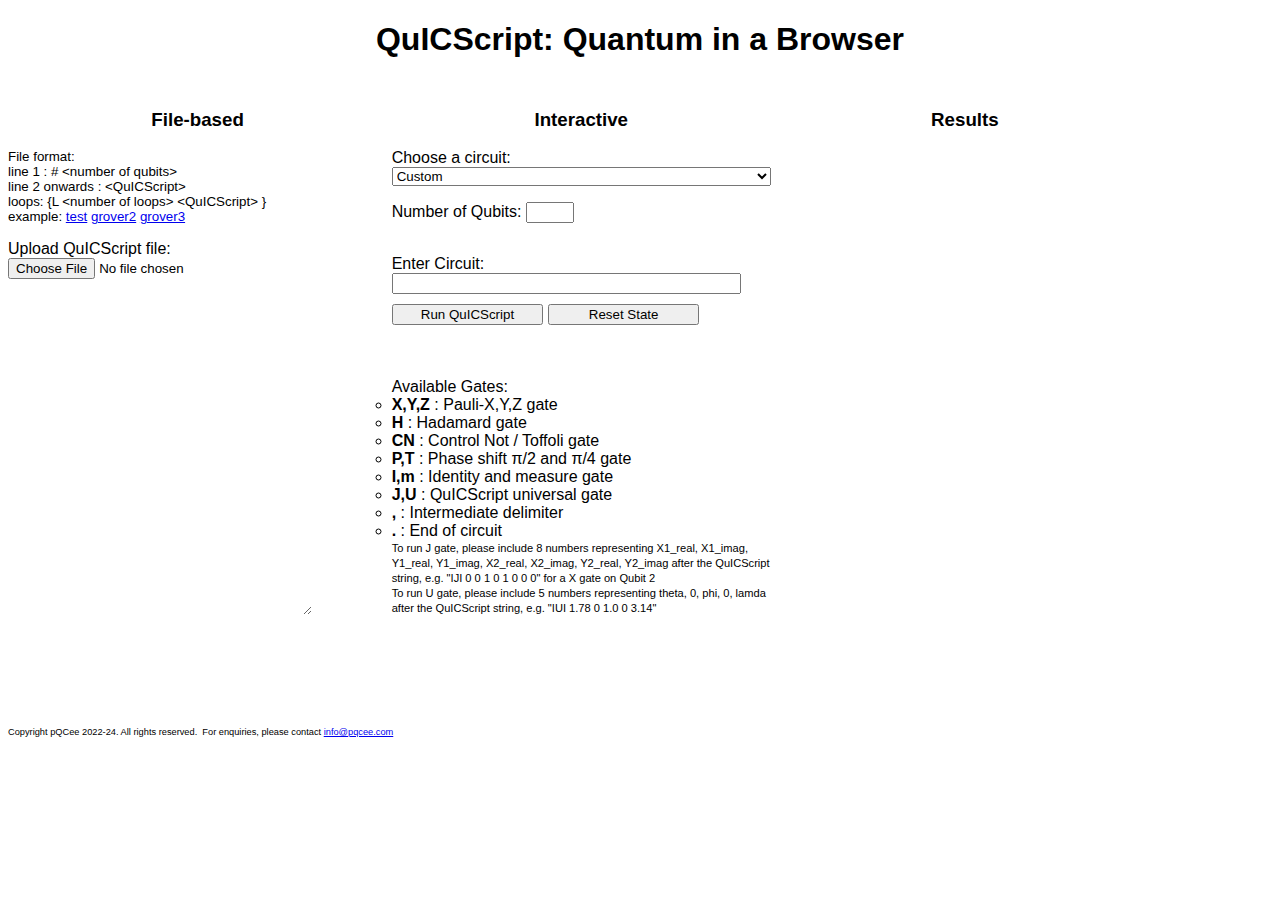
==== QuICScript/index.html @ c00ddcd6 "updated QuICScript for Shor15" ====
<!--
/**
 * @license
 * Author: pQCee
 * Description : QuICScript: Quantum in the browser 
 *
 * Copyright pQCee 2023. All rights reserved
 *
 * “Commons Clause” License Condition v1.0
 *
 * The Software is provided to you by the Licensor under the License, as defined
 * below, subject to the following condition.
 *
 * Without limiting other conditions in the License, the grant of rights under
 * the License will not include, and the License does not grant to you, the
 * right to Sell the Software.
 *
 * For purposes of the foregoing, “Sell” means practicing any or all of the
 * rights granted to you under the License to provide to third parties, for a
 * fee or other consideration (including without limitation fees for hosting or
 * consulting/ support services related to the Software), a product or service
 * whose value derives, entirely or substantially, from the functionality of the
 * Software. Any license notice or attribution required by the License must also
 * include this Commons Clause License Condition notice.
 *
 * Software: QuICScript  
 *
 * License: MIT
 *
 * Licensor: pQCee Pte Ltd
 */
-->
<!DOCTYPE html>
<html lang="en">
	<head>
		<meta charset="UTF-8" />
		<meta name="viewport" content="width=device-width, initial-scale=1.0" />
		<script src="QuICScript.js"></script>
		<style>
			H1,H3 {
				text-align: center;
				font-family: Arial, Helvetica, sans-serif;
			}
			body {
				font-family: Arial, Helvetica, sans-serif;
			}
			input[type='number']{
				width: 40px;	       
			} 
			input[type="text"]{
				width: 90%;
			}
			textarea {
				width:300px;
				height:300px;
				border: none;
				outline: none;
			}
      			div {
				width: 30%;
				vertical-align: text-top;
				margin: 10px auto;
				display: inline-flex;
				flex-direction: column;
			} 
			ul { 
				display: inline;
				list-style-type: circle;
				margin:0;
				padding:0;
			}

			button {
				width: 40%;
				margin: 10px 0px 5px 0px;
			}
		</style>
	<script>  
	var inited = 0;
	var message = "";
	async function resetQuICScript()
	{
		Module._QuICScript_end();
		inited = 0;
		message = "state is cleared";
		document.getElementById("tw").innerHTML = "<textarea readonly >" + message + "</textarea>";
	}

	async function runQuICScript() 
	{
		var rc = document.getElementById("ret")
		var Qnum = document.getElementById("numQubits")
		var Qcir = document.getElementById("circuit")

		document.getElementById("qsfilecontent").value= "" ;
		if (!inited)
		{
			Module._QuICScript_begin(Qnum.value);
			inited = Qnum.value;
			message = "State is reset, working on "+Qnum.value+" Qubits\n";
		}
		else
		{
			if (inited != Qnum.value)
			{
				Module._QuICScript_end();
				Module._QuICScript_begin(Qnum.value);
				inited = Qnum.value;
				message = "State is reset, working on "+Qnum.value+" Qubits\n";
			}
		}

		var tokens = Qcir.value.split(" ");
		if (tokens[1] == null) // no numbers following QuICScript string
			resultstate= Module.ccall('QuICScript_cont','string',['number','string','number','number','number','number','number','number','number','number'],[Qnum.value,Qcir.value,1,0,0,0,0,0,1,0]);
		else
		{
			resultstate= Module.ccall('QuICScript_cont','string',['number','string','number','number','number','number','number','number','number','number'],[Qnum.value,tokens[0],parseFloat(tokens[1]),parseFloat(tokens[2]),parseFloat(tokens[3]),parseFloat(tokens[4]),parseFloat(tokens[5]),parseFloat(tokens[6]),parseFloat(tokens[7]),parseFloat(tokens[8])]);
		}
		message = resultstate + "---\n" + message;  
		document.getElementById("tw").innerHTML = "<textarea readonly >" + message+ "</textarea>";

	} 

	function fileQuICScript(filehandle)
	{
		var QSfile = filehandle.files[0];
		var fr = new FileReader();
		fr.readAsText(QSfile);
		fr.onload = function()
		{
			Module['FS_createDataFile']('/', "tempQuICScript.qs", fr.result, true, true, true);
			document.getElementById("tw").innerHTML = "<textarea readonly >" + "executing QuICScript File\n" + "</textarea>";
//			document.getElementById("qsfilecontent").innerHTML = "<textarea readonly >" + fr.result + "</textarea>";
			document.getElementById("qsfilecontent").value= "QuICScript File: \n\n" + fr.result ;
			var result = Module.ccall('QuICScript_file','string',['string'],["tempQuICScript.qs"]);
			document.getElementById("tw").innerHTML = "<textarea readonly >" + "Result of File execution:\n"+ result + "</textarea>";
			Module['FS_unlink']("tempQuICScript.qs");
			document.getElementById("QSfile").value= "";
		}
	}

	function setChoice(selObj)
	{
		var value = selObj.value; 
		var Qnum = document.getElementById("numQubits")
		var Qcir = document.getElementById("circuit")
		if (value == "Custom")
		{
			Qnum.value= 5;
			Qcir.value = "";
		}
		else if (value == "Bell")
		{
			Qnum.value= 2;
			Qcir.value = "HI,CN.";
		}
		else if (value == "GHZ")
		{
			Qnum.value= 3;
			Qcir.value = "HII,CNI,ICN.";
		}
		else if (value == "Simon")
		{
			Qnum.value= 4;
			Qcir.value = "HHII,CINI,CIIN,ICNI,ICIN,IImm,HHII,mmII.";
		}
		else if (value == "Grover2")
		{
			Qnum.value= 3;
			Qcir.value = "HHI,IIX,IIH,III,CCN,III,IIH,IIX,HHI,XXI,IHI,CNI,IHI,XXI,HHI."; 
		}
		else if (value == "Grover3")
		{
			Qnum.value= 4;
			Qcir.value = "HHHI,IIIX,IIIH,IIII,CCCN,IIII,IIIH,IIIX,HHHI,XXXI,IIHI,CCNI,IIHI,XXXI,HHHI,IIIX,IIIH,IIII,CCCN,IIII,IIIH,IIIX,HHHI,XXXI,IIHI,CCNI,IIHI,XXXI,HHHI."; 
		}
		else if (value == "Shor21")
		{
			Qnum.value= 5;
			Qcir.value = "HHHII,IICIN,ICIIN,IIINC,ICICN,IIINC,IIIIX,CIINC,IIIIX,IIINC,CIICN,IIINC,IIHII,ICpII,CItII,IHIII,CpIII,HIIII."; 
		}
		else if (value == "Shor15")
		{
			Qnum.value= 7;
			Qcir.value = "HHHIIII,CIIIIIN,CIIINII,CIIIIIN,IIImmmm,HIIIIII,CPIIIII,IHIIIII,CITIIII,ICPIIII,IIHIIII,IIIdddd."; 
		}
		else
		{
			Qnum.value= 2;
			Qcir.value = "HH.";
		}
	}
	</script>
	<title>QuICScript by pQCee </title>
	</head>
	<body>
		<h1>QuICScript: Quantum in a Browser</h1>
		<div>
			<h3> File-based</h3>
			<small>
			<ul>
			File format:
				<li> line 1 : # &lt;number of qubits&gt;</li>
				<li> line 2 onwards : &lt;QuICScript&gt;</li>
				<li> loops: {L &lt;number of loops&gt; &lt;QuICScript&gt; }</li>
				<li> example: <a href="test.txt" target="_blank" >test</a> <a href="grover2.txt" target="_blank" >grover2</a> <a href="grover3.txt" target="_blank">grover3</a> </li>
			</ul>
			</small>
			<p>Upload QuICScript file: <input id="QSfile" type="file" onChange={fileQuICScript(this)} /> </p>
			<p>
			<textarea readonly id=qsfilecontent> </textarea>
			<p>
		</div>
		<div>
			<h3> Interactive </h3>
			<label id="circuitlist" for="circuit-list">Choose a circuit:</label>
			<select name="choice" id="choice" onchange="setChoice(this)">
				<option value="Custom" selected>Custom</option>
				<option value="Bell">Bell State</option>
				<option value="GHZ">GHZ 3 Qubit</option>
				<option value="Simon">Simon s=11</option>
				<option value="Grover2">Grover 2 Qubit</option>
				<option value="Grover3">Grover 3 Qubit</option>
				<option value="Shor21">Shor (factor 21)</option>
				<option value="Shor15">Shor (factor 15)</option>
			</select>
			<p>
			Number of Qubits: <input type="number" id="numQubits" min="1" max="20"/>
			<p>
			<label for="run">Enter Circuit:</label> <br />
			<input type="text" id="circuit"  />
			<button onclick="runQuICScript()">Run QuICScript</button>
			<button onclick="resetQuICScript()">Reset State</button>
			<p>
			<ul>
				Available Gates:
				<li> <b>X,Y,Z</b> : Pauli-X,Y,Z gate </li>
				<li> <b>H</b> : Hadamard gate </li>
				<li> <b>CN</b> : Control Not / Toffoli gate</li>
				<li> <b>P,T</b> : Phase shift &pi;/2 and &pi;/4 gate </li>
				<li> <b>I,m</b> : Identity and measure gate </li>
				<li> <b>J,U</b> : QuICScript universal gate</li>
				<li> <b>,</b> : Intermediate delimiter </li>
				<li> <b>.</b> : End of circuit </li>
			</ul>
			<small><small>
			To run J gate, please include 8 numbers representing X1_real, X1_imag, Y1_real, Y1_imag, X2_real, X2_imag, Y2_real, Y2_imag after the QuICScript string, e.g. "IJI 0 0 1 0 1 0 0 0" for a X gate on Qubit 2
			<br>
			To run U gate, please include 5 numbers representing theta, 0, phi, 0, lamda after the QuICScript string, e.g. "IUI 1.78 0 1.0 0 3.14" 
			</small></small>
		</div>	  
		<div>
			<h3>Results</h3>
			<div id=tw> </div>

		</div>
  		<p>&nbsp;</p>
		<small><small><small>
			<p>Copyright pQCee 2022-24. All rights reserved.&nbsp; For enquiries, please contact <a href="mailto:info@pqcee.com"> info@pqcee.com</p> </small></small></small>
	</body>
</html>
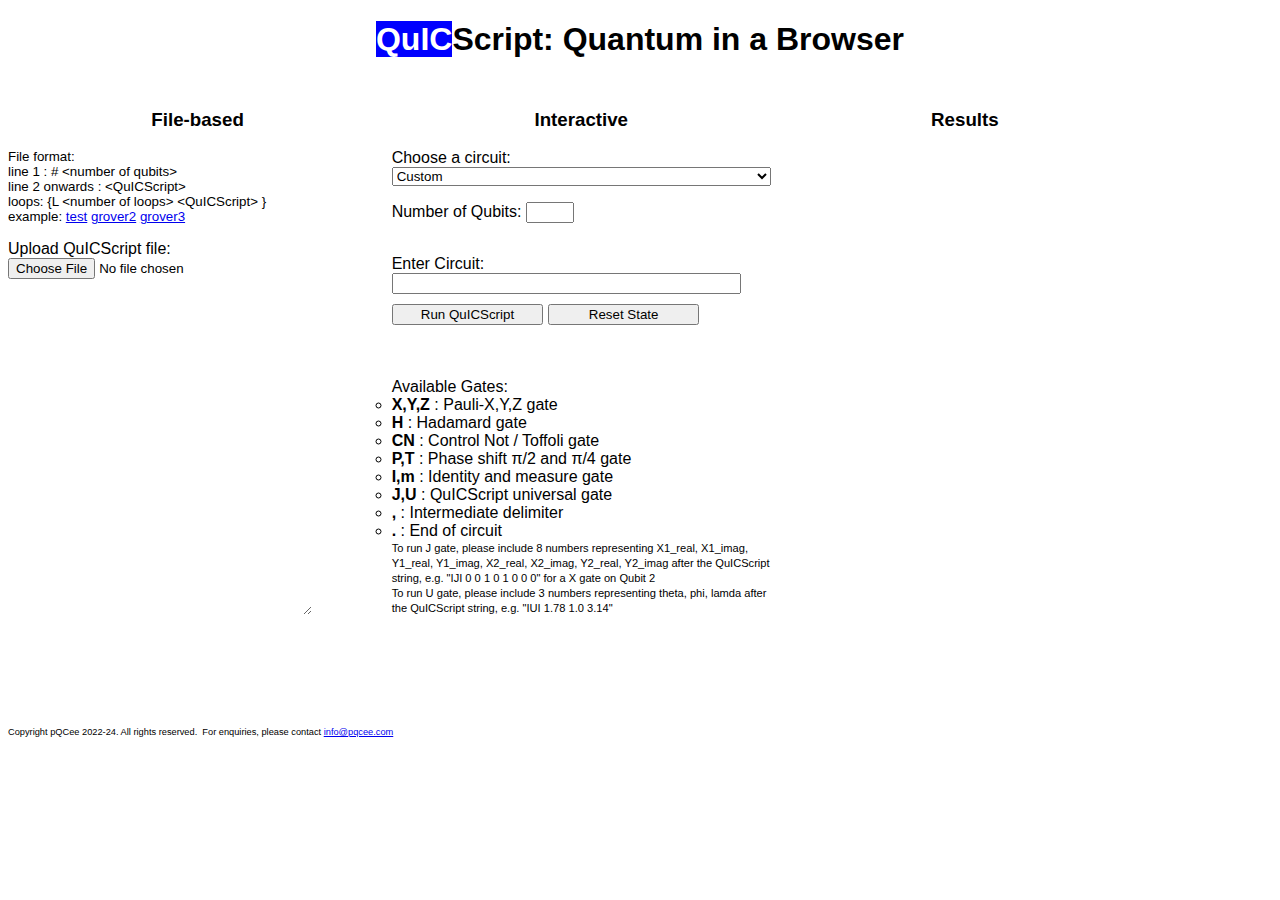
==== commit 8d58f864: "fixed U gate input" ====
--- a/QuICScript/index.html
+++ b/QuICScript/index.html
@@ -183,7 +183,7 @@
 		else if (value == "Shor15")
 		{
 			Qnum.value= 7;
-			Qcir.value = "HHHIIII,CIIIIIN,CIIINII,CIIIIIN,IIImmmm,HIIIIII,CPIIIII,IHIIIII,CITIIII,ICPIIII,IIHIIII,IIIdddd."; 
+			Qcir.value = "HHHIIII,CIIIIIN,ICIININ,IIIIICN,IICIICN,IIIIICN,IIICNII,IICCNII,IIIIICN,IIImmmm,HIIIIII,CPIIIII,IHIIIII,CITIIII,ICPIIII,IIHIIII,IIIdddd"
 		}
 		else
 		{
@@ -195,7 +195,7 @@
 	<title>QuICScript by pQCee </title>
 	</head>
 	<body>
-		<h1>QuICScript: Quantum in a Browser</h1>
+		<h1 style="color:#FFFFFF"><span style="background-color: #0000FF">QuIC</span><span style="color:#000000">Script: Quantum in a Browser</span></h1>
 		<div>
 			<h3> File-based</h3>
 			<small>
@@ -247,7 +247,7 @@
 			<small><small>
 			To run J gate, please include 8 numbers representing X1_real, X1_imag, Y1_real, Y1_imag, X2_real, X2_imag, Y2_real, Y2_imag after the QuICScript string, e.g. "IJI 0 0 1 0 1 0 0 0" for a X gate on Qubit 2
 			<br>
-			To run U gate, please include 5 numbers representing theta, 0, phi, 0, lamda after the QuICScript string, e.g. "IUI 1.78 0 1.0 0 3.14" 
+			To run U gate, please include 3 numbers representing theta, phi, lamda after the QuICScript string, e.g. "IUI 1.78 1.0 3.14" 
 			</small></small>
 		</div>	  
 		<div>
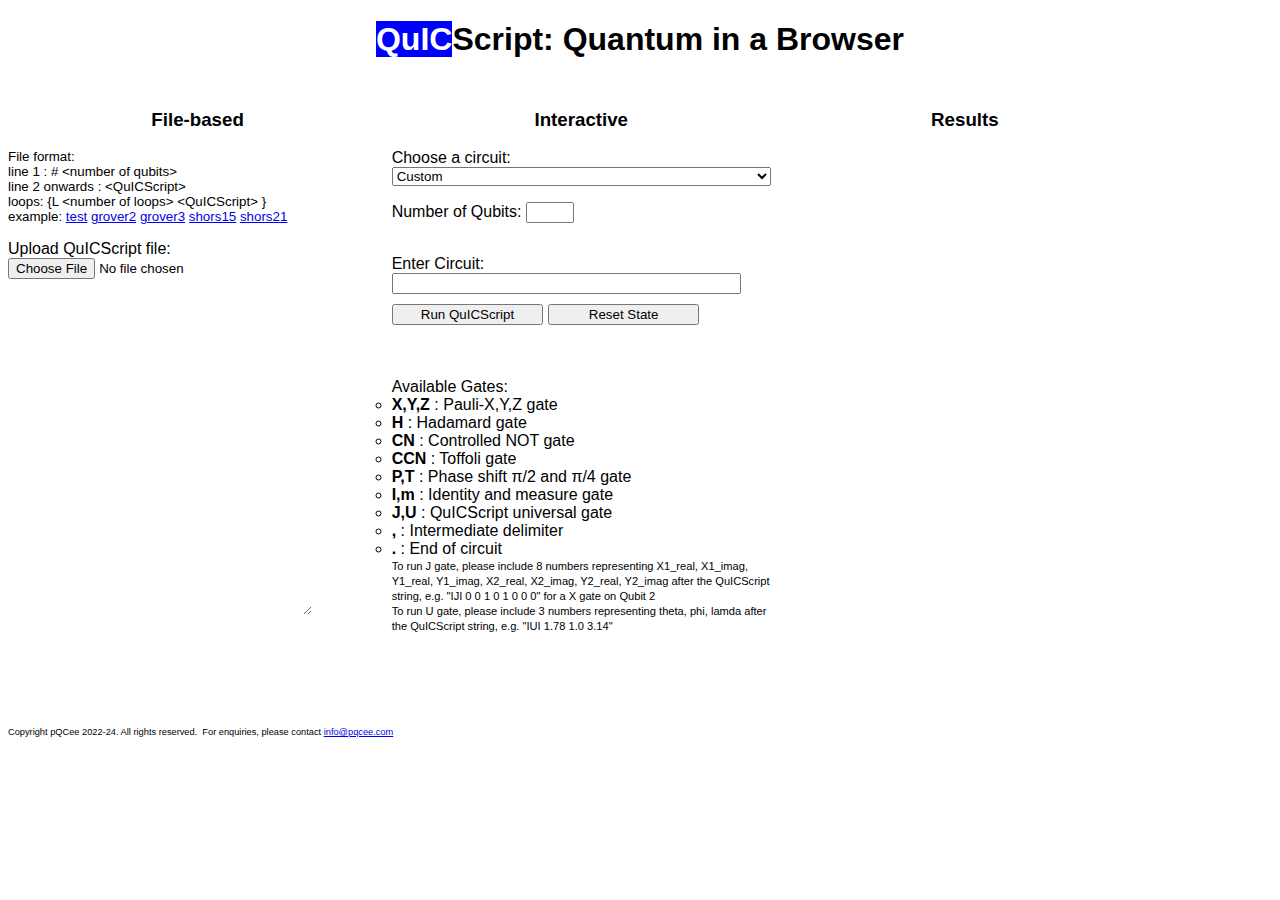
==== commit 14e32947: "Add links to Shor's algorithm files, updated gate legend for Toffoli" ====
--- a/QuICScript/index.html
+++ b/QuICScript/index.html
@@ -56,7 +56,7 @@
 				border: none;
 				outline: none;
 			}
-      			div {
+      div {
 				width: 30%;
 				vertical-align: text-top;
 				margin: 10px auto;
@@ -204,7 +204,7 @@
 				<li> line 1 : # &lt;number of qubits&gt;</li>
 				<li> line 2 onwards : &lt;QuICScript&gt;</li>
 				<li> loops: {L &lt;number of loops&gt; &lt;QuICScript&gt; }</li>
-				<li> example: <a href="test.txt" target="_blank" >test</a> <a href="grover2.txt" target="_blank" >grover2</a> <a href="grover3.txt" target="_blank">grover3</a> </li>
+				<li> example: <a href="test.txt" target="_blank" >test</a> <a href="grover2.txt" target="_blank" >grover2</a> <a href="grover3.txt" target="_blank">grover3</a> <a href="shors_15_2_7r.txt" target="_blank">shors15</a> <a href="shors_21_2_7r.txt" target="_blank">shors21</a> </li>
 			</ul>
 			</small>
 			<p>Upload QuICScript file: <input id="QSfile" type="file" onChange={fileQuICScript(this)} /> </p>
@@ -237,7 +237,8 @@
 				Available Gates:
 				<li> <b>X,Y,Z</b> : Pauli-X,Y,Z gate </li>
 				<li> <b>H</b> : Hadamard gate </li>
-				<li> <b>CN</b> : Control Not / Toffoli gate</li>
+				<li> <b>CN</b> : Controlled NOT gate </li>
+        <li> <b>CCN</b> : Toffoli gate </li>
 				<li> <b>P,T</b> : Phase shift &pi;/2 and &pi;/4 gate </li>
 				<li> <b>I,m</b> : Identity and measure gate </li>
 				<li> <b>J,U</b> : QuICScript universal gate</li>
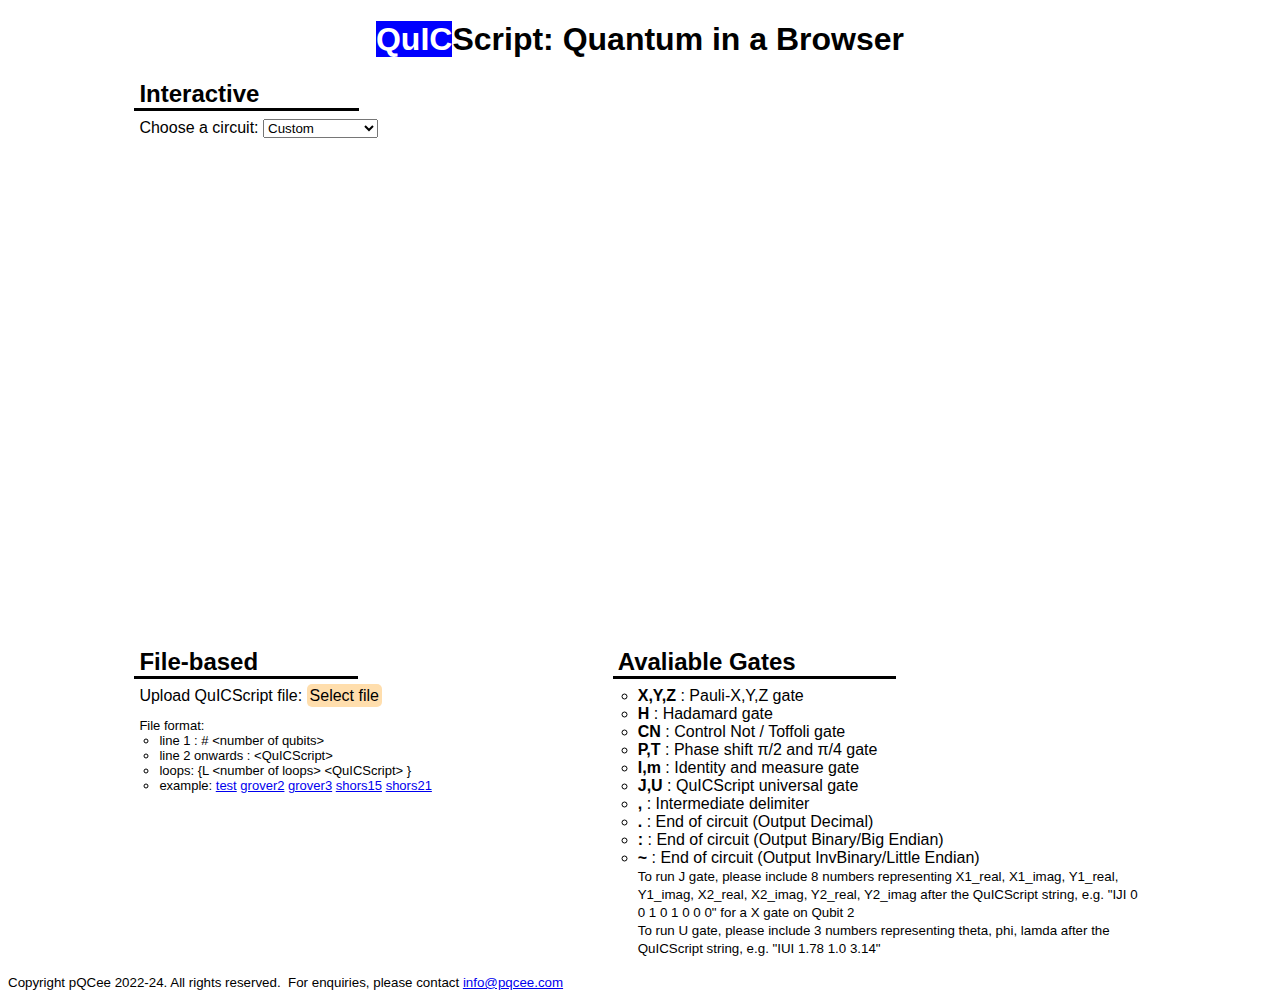
==== commit de30b12b: "update QuICScript UI" ====
--- a/QuICScript/index.html
+++ b/QuICScript/index.html
@@ -32,232 +32,125 @@
 -->
 <!DOCTYPE html>
 <html lang="en">
-	<head>
-		<meta charset="UTF-8" />
-		<meta name="viewport" content="width=device-width, initial-scale=1.0" />
-		<script src="QuICScript.js"></script>
-		<style>
-			H1,H3 {
-				text-align: center;
-				font-family: Arial, Helvetica, sans-serif;
-			}
-			body {
-				font-family: Arial, Helvetica, sans-serif;
-			}
-			input[type='number']{
-				width: 40px;	       
-			} 
-			input[type="text"]{
-				width: 90%;
-			}
-			textarea {
-				width:300px;
-				height:300px;
-				border: none;
-				outline: none;
-			}
-      div {
-				width: 30%;
-				vertical-align: text-top;
-				margin: 10px auto;
-				display: inline-flex;
-				flex-direction: column;
-			} 
-			ul { 
-				display: inline;
-				list-style-type: circle;
-				margin:0;
-				padding:0;
-			}
+  <head>
+    <meta charset="UTF-8" />
+    <meta name="viewport" content="width=device-width, initial-scale=1.0" />
+    <script src="QuICScript.js"></script>
+    <link rel="stylesheet" href="style.css" />
+    <script defer src="script.js"></script>
+    <title>QuICScript by pQCee</title>
+  </head>
+  <body>
+    <div>
+      <h1 style="color: #ffffff">
+        <span style="background-color: #0000ff">QuIC</span
+        ><span style="color: #000000">Script: Quantum in a Browser</span>
+      </h1>
+    </div>
 
-			button {
-				width: 40%;
-				margin: 10px 0px 5px 0px;
-			}
-		</style>
-	<script>  
-	var inited = 0;
-	var message = "";
-	async function resetQuICScript()
-	{
-		Module._QuICScript_end();
-		inited = 0;
-		message = "state is cleared";
-		document.getElementById("tw").innerHTML = "<textarea readonly >" + message + "</textarea>";
-	}
+    <div style="width: 100%">
+      <div style="margin-left: 10%">
+        <div class="section-title">Interactive</div>
+        <div class="section-action">
+          <label id="circuitlist" for="circuit-list">Choose a circuit:</label>
+          <select name="choice" id="choice" onchange="setChoice(this)">
+            <option value="Custom" selected>Custom</option>
+            <option value="Bell">Bell State</option>
+            <option value="GHZ">GHZ 3 Qubit</option>
+            <option value="Simon">Simon s=11</option>
+            <option value="Grover2">Grover 2 Qubit</option>
+            <option value="Grover3">Grover 3 Qubit</option>
+            <option value="Shor21">Shor (factor 21)</option>
+            <!-- <option value="Shor15">Shor (factor 15)</option> -->
+          </select>
+        </div>
+      </div>
+      <iframe
+        id="circuitIframe"
+        src=""
+        width="100%"
+        height="490px"
+        frameborder="0"
+        scrolling="auto"
+        style="display: none"
+      ></iframe>
+    </div>
 
-	async function runQuICScript() 
-	{
-		var rc = document.getElementById("ret")
-		var Qnum = document.getElementById("numQubits")
-		var Qcir = document.getElementById("circuit")
+    <div style="display: flex; margin: 0 10%; gap: 40px; margin-top: 20px">
+      <div style="width: 100%; margin-bottom: 50px">
+        <div class="section-title">File-based</div>
+        <div class="section-action">
+          Upload QuICScript file:
+          <input
+            type="file"
+            id="QSfile"
+            class="hidden"
+            onChange="{fileQuICScript(this)}"
+          />
+          <label for="QSfile" id="fileButton">Select file</label>
+          <span id="filename"></span>
+        </div>
+        <div style="padding-left: 5px; font-size: small">
+          <p style="margin-bottom: 0px">File format:</p>
+          <ul>
+            <li>line 1 : # &lt;number of qubits&gt;</li>
+            <li>line 2 onwards : &lt;QuICScript&gt;</li>
+            <li>loops: {L &lt;number of loops&gt; &lt;QuICScript&gt; }</li>
+            <li>
+              example:
+              <a href="test.txt" target="_blank">test</a>
+              <a href="grover2.txt" target="_blank">grover2</a>
+              <a href="grover3.txt" target="_blank">grover3</a>
+              <a href="shors_15_2_7r.txt" target="_blank">shors15</a>
+              <a href="shors_21_2_7r.txt" target="_blank">shors21</a>
+            </li>
+          </ul>
+          <div
+            style="
+              display: grid;
+              grid-template-columns: 1fr 1fr;
+              margin-top: 20px;
+            "
+          >
+            <div id="qsfilecontent"></div>
+            <div id="result"></div>
+          </div>
+        </div>
+      </div>
 
-		document.getElementById("qsfilecontent").value= "" ;
-		if (!inited)
-		{
-			Module._QuICScript_begin(Qnum.value);
-			inited = Qnum.value;
-			message = "State is reset, working on "+Qnum.value+" Qubits\n";
-		}
-		else
-		{
-			if (inited != Qnum.value)
-			{
-				Module._QuICScript_end();
-				Module._QuICScript_begin(Qnum.value);
-				inited = Qnum.value;
-				message = "State is reset, working on "+Qnum.value+" Qubits\n";
-			}
-		}
+      <div style="width: auto">
+        <div class="section-title">Avaliable Gates</div>
+        <div class="section-action">
+          <ul>
+            <li><b>X,Y,Z</b> : Pauli-X,Y,Z gate</li>
+            <li><b>H</b> : Hadamard gate</li>
+            <li><b>CN</b> : Control Not / Toffoli gate</li>
+            <li><b>P,T</b> : Phase shift &pi;/2 and &pi;/4 gate</li>
+            <li><b>I,m</b> : Identity and measure gate</li>
+            <li><b>J,U</b> : QuICScript universal gate</li>
+            <li><b>,</b> : Intermediate delimiter</li>
+            <li><b>.</b> : End of circuit (Output Decimal)</li>
+            <li><b>:</b> : End of circuit (Output Binary/Big Endian)</li>
+            <li><b>~</b> : End of circuit (Output InvBinary/Little Endian)</li>
+            <small>
+              To run J gate, please include 8 numbers representing X1_real,
+              X1_imag, Y1_real, Y1_imag, X2_real, X2_imag, Y2_real, Y2_imag
+              after the QuICScript string, e.g. "IJI 0 0 1 0 1 0 0 0" for a X
+              gate on Qubit 2
+              <br />
+              To run U gate, please include 3 numbers representing theta, phi,
+              lamda after the QuICScript string, e.g. "IUI 1.78 1.0 3.14"
+            </small>
+          </ul>
+        </div>
+      </div>
+    </div>
 
-		var tokens = Qcir.value.split(" ");
-		if (tokens[1] == null) // no numbers following QuICScript string
-			resultstate= Module.ccall('QuICScript_cont','string',['number','string','number','number','number','number','number','number','number','number'],[Qnum.value,Qcir.value,1,0,0,0,0,0,1,0]);
-		else
-		{
-			resultstate= Module.ccall('QuICScript_cont','string',['number','string','number','number','number','number','number','number','number','number'],[Qnum.value,tokens[0],parseFloat(tokens[1]),parseFloat(tokens[2]),parseFloat(tokens[3]),parseFloat(tokens[4]),parseFloat(tokens[5]),parseFloat(tokens[6]),parseFloat(tokens[7]),parseFloat(tokens[8])]);
-		}
-		message = resultstate + "---\n" + message;  
-		document.getElementById("tw").innerHTML = "<textarea readonly >" + message+ "</textarea>";
-
-	} 
-
-	function fileQuICScript(filehandle)
-	{
-		var QSfile = filehandle.files[0];
-		var fr = new FileReader();
-		fr.readAsText(QSfile);
-		fr.onload = function()
-		{
-			Module['FS_createDataFile']('/', "tempQuICScript.qs", fr.result, true, true, true);
-			document.getElementById("tw").innerHTML = "<textarea readonly >" + "executing QuICScript File\n" + "</textarea>";
-//			document.getElementById("qsfilecontent").innerHTML = "<textarea readonly >" + fr.result + "</textarea>";
-			document.getElementById("qsfilecontent").value= "QuICScript File: \n\n" + fr.result ;
-			var result = Module.ccall('QuICScript_file','string',['string'],["tempQuICScript.qs"]);
-			document.getElementById("tw").innerHTML = "<textarea readonly >" + "Result of File execution:\n"+ result + "</textarea>";
-			Module['FS_unlink']("tempQuICScript.qs");
-			document.getElementById("QSfile").value= "";
-		}
-	}
-
-	function setChoice(selObj)
-	{
-		var value = selObj.value; 
-		var Qnum = document.getElementById("numQubits")
-		var Qcir = document.getElementById("circuit")
-		if (value == "Custom")
-		{
-			Qnum.value= 5;
-			Qcir.value = "";
-		}
-		else if (value == "Bell")
-		{
-			Qnum.value= 2;
-			Qcir.value = "HI,CN.";
-		}
-		else if (value == "GHZ")
-		{
-			Qnum.value= 3;
-			Qcir.value = "HII,CNI,ICN.";
-		}
-		else if (value == "Simon")
-		{
-			Qnum.value= 4;
-			Qcir.value = "HHII,CINI,CIIN,ICNI,ICIN,IImm,HHII,mmII.";
-		}
-		else if (value == "Grover2")
-		{
-			Qnum.value= 3;
-			Qcir.value = "HHI,IIX,IIH,III,CCN,III,IIH,IIX,HHI,XXI,IHI,CNI,IHI,XXI,HHI."; 
-		}
-		else if (value == "Grover3")
-		{
-			Qnum.value= 4;
-			Qcir.value = "HHHI,IIIX,IIIH,IIII,CCCN,IIII,IIIH,IIIX,HHHI,XXXI,IIHI,CCNI,IIHI,XXXI,HHHI,IIIX,IIIH,IIII,CCCN,IIII,IIIH,IIIX,HHHI,XXXI,IIHI,CCNI,IIHI,XXXI,HHHI."; 
-		}
-		else if (value == "Shor21")
-		{
-			Qnum.value= 5;
-			Qcir.value = "HHHII,IICIN,ICIIN,IIINC,ICICN,IIINC,IIIIX,CIINC,IIIIX,IIINC,CIICN,IIINC,IIHII,ICpII,CItII,IHIII,CpIII,HIIII."; 
-		}
-		else if (value == "Shor15")
-		{
-			Qnum.value= 7;
-			Qcir.value = "HHHIIII,CIIIIIN,ICIININ,IIIIICN,IICIICN,IIIIICN,IIICNII,IICCNII,IIIIICN,IIImmmm,HIIIIII,CPIIIII,IHIIIII,CITIIII,ICPIIII,IIHIIII,IIIdddd"
-		}
-		else
-		{
-			Qnum.value= 2;
-			Qcir.value = "HH.";
-		}
-	}
-	</script>
-	<title>QuICScript by pQCee </title>
-	</head>
-	<body>
-		<h1 style="color:#FFFFFF"><span style="background-color: #0000FF">QuIC</span><span style="color:#000000">Script: Quantum in a Browser</span></h1>
-		<div>
-			<h3> File-based</h3>
-			<small>
-			<ul>
-			File format:
-				<li> line 1 : # &lt;number of qubits&gt;</li>
-				<li> line 2 onwards : &lt;QuICScript&gt;</li>
-				<li> loops: {L &lt;number of loops&gt; &lt;QuICScript&gt; }</li>
-				<li> example: <a href="test.txt" target="_blank" >test</a> <a href="grover2.txt" target="_blank" >grover2</a> <a href="grover3.txt" target="_blank">grover3</a> <a href="shors_15_2_7r.txt" target="_blank">shors15</a> <a href="shors_21_2_7r.txt" target="_blank">shors21</a> </li>
-			</ul>
-			</small>
-			<p>Upload QuICScript file: <input id="QSfile" type="file" onChange={fileQuICScript(this)} /> </p>
-			<p>
-			<textarea readonly id=qsfilecontent> </textarea>
-			<p>
-		</div>
-		<div>
-			<h3> Interactive </h3>
-			<label id="circuitlist" for="circuit-list">Choose a circuit:</label>
-			<select name="choice" id="choice" onchange="setChoice(this)">
-				<option value="Custom" selected>Custom</option>
-				<option value="Bell">Bell State</option>
-				<option value="GHZ">GHZ 3 Qubit</option>
-				<option value="Simon">Simon s=11</option>
-				<option value="Grover2">Grover 2 Qubit</option>
-				<option value="Grover3">Grover 3 Qubit</option>
-				<option value="Shor21">Shor (factor 21)</option>
-				<option value="Shor15">Shor (factor 15)</option>
-			</select>
-			<p>
-			Number of Qubits: <input type="number" id="numQubits" min="1" max="20"/>
-			<p>
-			<label for="run">Enter Circuit:</label> <br />
-			<input type="text" id="circuit"  />
-			<button onclick="runQuICScript()">Run QuICScript</button>
-			<button onclick="resetQuICScript()">Reset State</button>
-			<p>
-			<ul>
-				Available Gates:
-				<li> <b>X,Y,Z</b> : Pauli-X,Y,Z gate </li>
-				<li> <b>H</b> : Hadamard gate </li>
-				<li> <b>CN</b> : Controlled NOT gate </li>
-        <li> <b>CCN</b> : Toffoli gate </li>
-				<li> <b>P,T</b> : Phase shift &pi;/2 and &pi;/4 gate </li>
-				<li> <b>I,m</b> : Identity and measure gate </li>
-				<li> <b>J,U</b> : QuICScript universal gate</li>
-				<li> <b>,</b> : Intermediate delimiter </li>
-				<li> <b>.</b> : End of circuit </li>
-			</ul>
-			<small><small>
-			To run J gate, please include 8 numbers representing X1_real, X1_imag, Y1_real, Y1_imag, X2_real, X2_imag, Y2_real, Y2_imag after the QuICScript string, e.g. "IJI 0 0 1 0 1 0 0 0" for a X gate on Qubit 2
-			<br>
-			To run U gate, please include 3 numbers representing theta, phi, lamda after the QuICScript string, e.g. "IUI 1.78 1.0 3.14" 
-			</small></small>
-		</div>	  
-		<div>
-			<h3>Results</h3>
-			<div id=tw> </div>
-
-		</div>
-  		<p>&nbsp;</p>
-		<small><small><small>
-			<p>Copyright pQCee 2022-24. All rights reserved.&nbsp; For enquiries, please contact <a href="mailto:info@pqcee.com"> info@pqcee.com</p> </small></small></small>
-	</body>
+    <p>
+      <small>
+        Copyright pQCee 2022-24. All rights reserved.&nbsp; For enquiries,
+        please contact <a href="mailto:info@pqcee.com"> info@pqcee.com </a>
+      </small>
+    </p>
+  </body>
 </html>
--- a/QuICScript/style.css
+++ b/QuICScript/style.css
@@ -0,0 +1,75 @@
+H1,
+H3 {
+  text-align: center;
+  font-family: Arial, Helvetica, sans-serif;
+}
+
+body {
+  font-family: Arial, Helvetica, sans-serif;
+}
+
+input[type="number"] {
+  width: 40px;
+}
+
+input[type="text"] {
+  width: 90%;
+}
+
+textarea {
+  width: 100%;
+  border: none;
+  outline: none;
+}
+
+#section-two {
+  display: grid;
+  width: 100%;
+  grid-template-columns: 1fr 1fr;
+}
+
+.section-column {
+  width: 100%;
+}
+
+ul {
+  display: block;
+  list-style-type: circle;
+  margin: 0;
+  padding: 0;
+  padding-left: 20px;
+}
+
+button {
+  width: 40%;
+  margin: 10px 0px 5px 0px;
+}
+
+.section-title {
+  font-weight: bold;
+  width: fit-content;
+  padding-right: 100px;
+  padding-left: 5px;
+  font-size: 1.5em;
+  border-bottom: 3px solid black;
+}
+
+.section-action {
+  padding-left: 5px;
+  margin-top: 8px;
+}
+
+.hidden {
+  display: none;
+}
+
+#fileButton {
+  background: navajowhite;
+  border-radius: 5px;
+  padding: 3px;
+  cursor: pointer;
+}
+
+#fileButton:hover {
+  background: rgba(255, 222, 173, 0.445);
+}
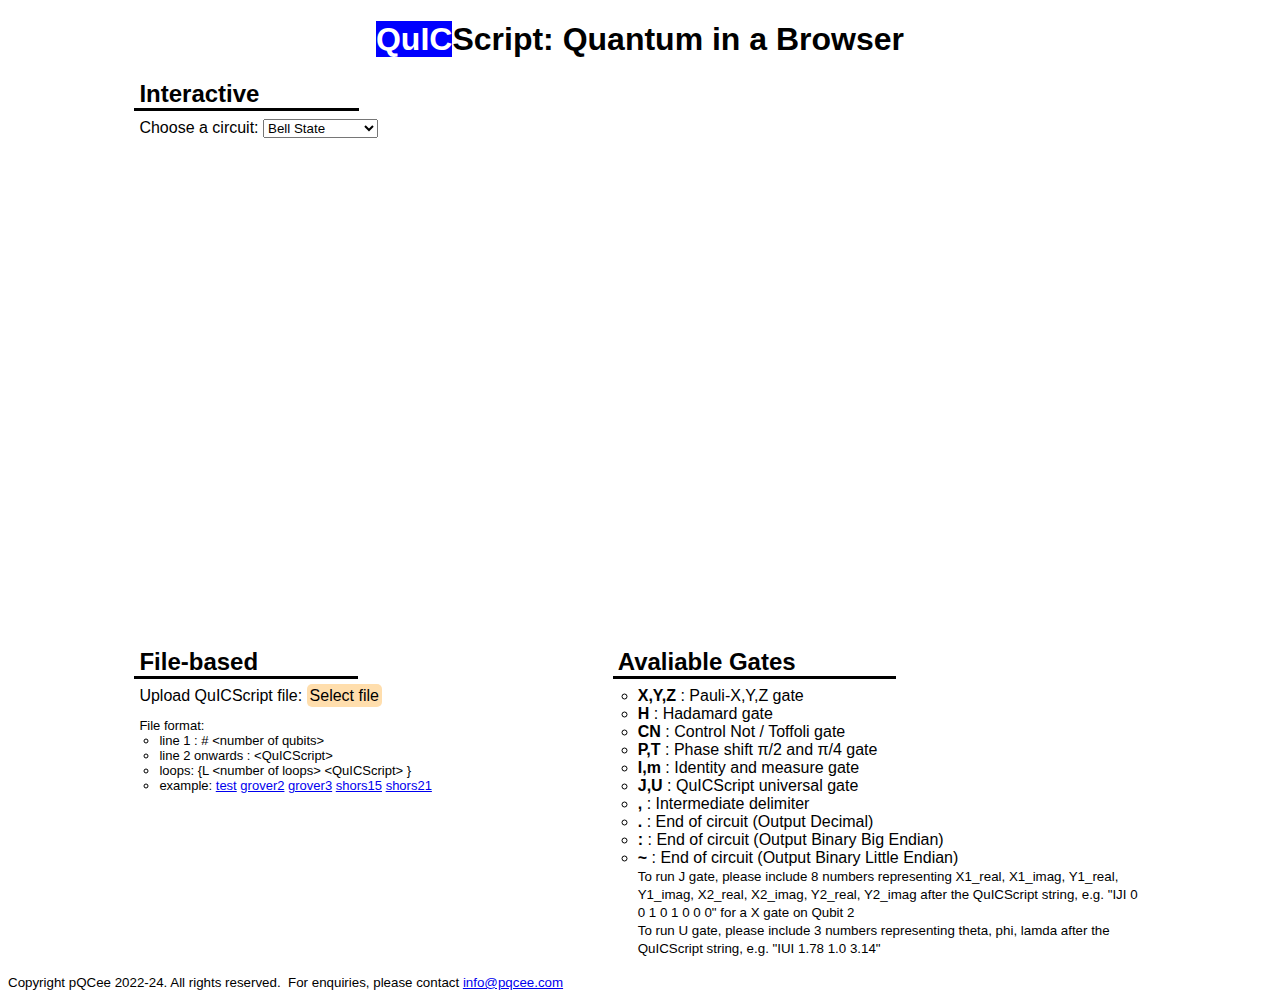
==== commit b16d5f26: "update QuICScript html text and default bell" ====
--- a/QuICScript/index.html
+++ b/QuICScript/index.html
@@ -54,8 +54,8 @@
         <div class="section-action">
           <label id="circuitlist" for="circuit-list">Choose a circuit:</label>
           <select name="choice" id="choice" onchange="setChoice(this)">
-            <option value="Custom" selected>Custom</option>
-            <option value="Bell">Bell State</option>
+            <option value="Custom">Custom</option>
+            <option value="Bell" selected>Bell State</option>
             <option value="GHZ">GHZ 3 Qubit</option>
             <option value="Simon">Simon s=11</option>
             <option value="Grover2">Grover 2 Qubit</option>
@@ -130,8 +130,8 @@
             <li><b>J,U</b> : QuICScript universal gate</li>
             <li><b>,</b> : Intermediate delimiter</li>
             <li><b>.</b> : End of circuit (Output Decimal)</li>
-            <li><b>:</b> : End of circuit (Output Binary/Big Endian)</li>
-            <li><b>~</b> : End of circuit (Output InvBinary/Little Endian)</li>
+            <li><b>:</b> : End of circuit (Output Binary Big Endian)</li>
+            <li><b>~</b> : End of circuit (Output Binary Little Endian)</li>
             <small>
               To run J gate, please include 8 numbers representing X1_real,
               X1_imag, Y1_real, Y1_imag, X2_real, X2_imag, Y2_real, Y2_imag
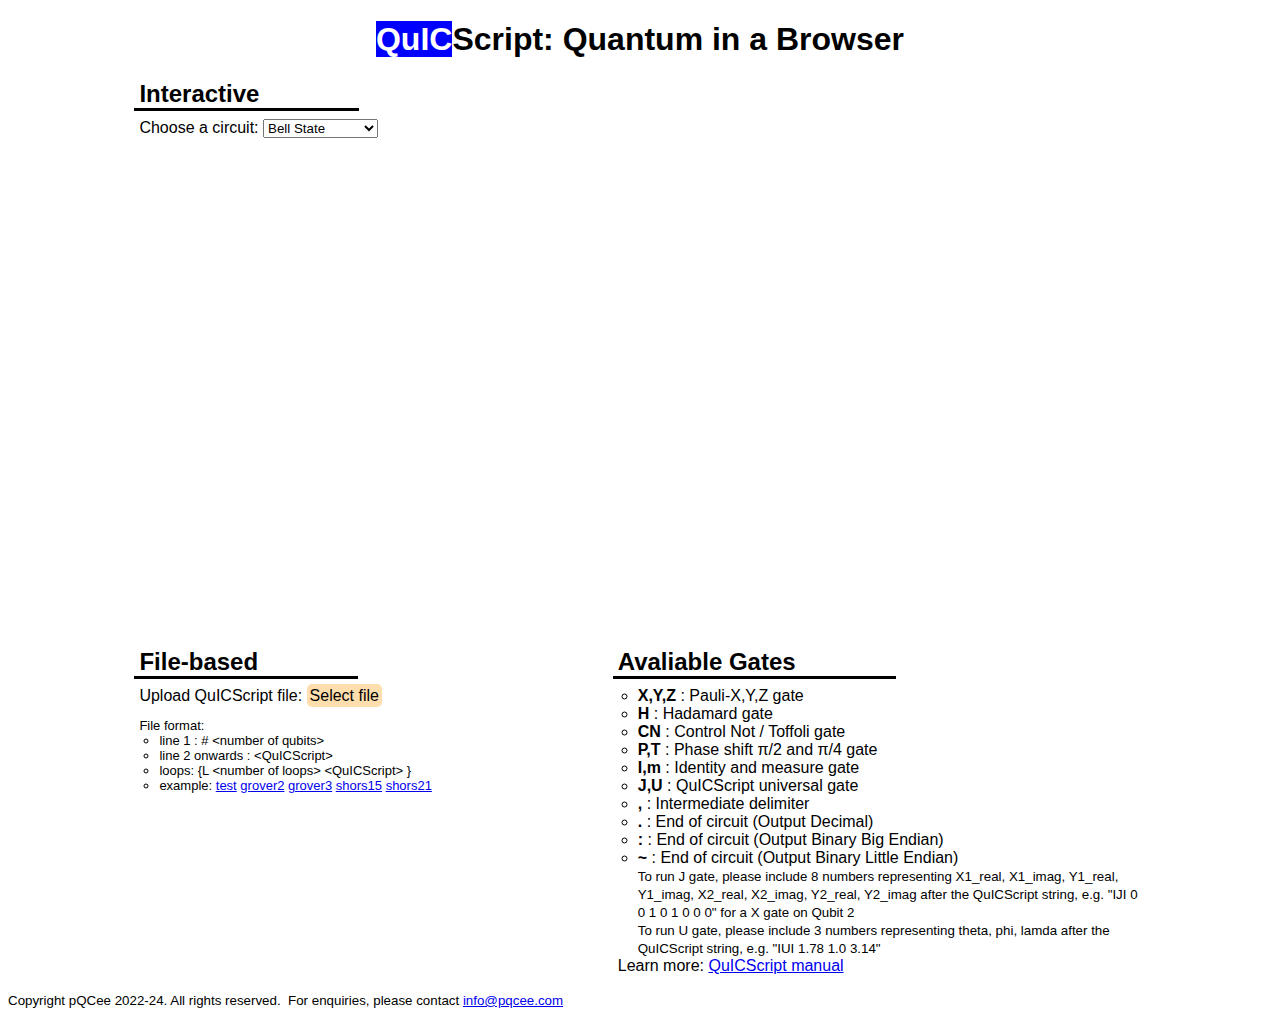
==== commit 207e7af3: "update QulCScript" ====
--- a/QuICScript/index.html
+++ b/QuICScript/index.html
@@ -73,10 +73,11 @@
         frameborder="0"
         scrolling="auto"
         style="display: none"
+        allow="fullscreen"
       ></iframe>
     </div>
 
-    <div style="display: flex; margin: 0 10%; gap: 40px; margin-top: 20px">
+    <div class="section-two">
       <div style="width: 100%; margin-bottom: 50px">
         <div class="section-title">File-based</div>
         <div class="section-action">
@@ -142,6 +143,12 @@
               lamda after the QuICScript string, e.g. "IUI 1.78 1.0 3.14"
             </small>
           </ul>
+          <span>
+            Learn more:
+            <a href="https://pqcee.github.io/QuICScript-manual/">
+              QuICScript manual
+            </a>
+          </span>
         </div>
       </div>
     </div>
--- a/QuICScript/style.css
+++ b/QuICScript/style.css
@@ -73,3 +73,16 @@
 #fileButton:hover {
   background: rgba(255, 222, 173, 0.445);
 }
+
+.section-two {
+  display: flex;
+  margin: 0 10%;
+  gap: 40px;
+  margin-top: 20px;
+}
+
+@media screen and (max-width: 650px) {
+  .section-two {
+    display: block;
+  }
+}
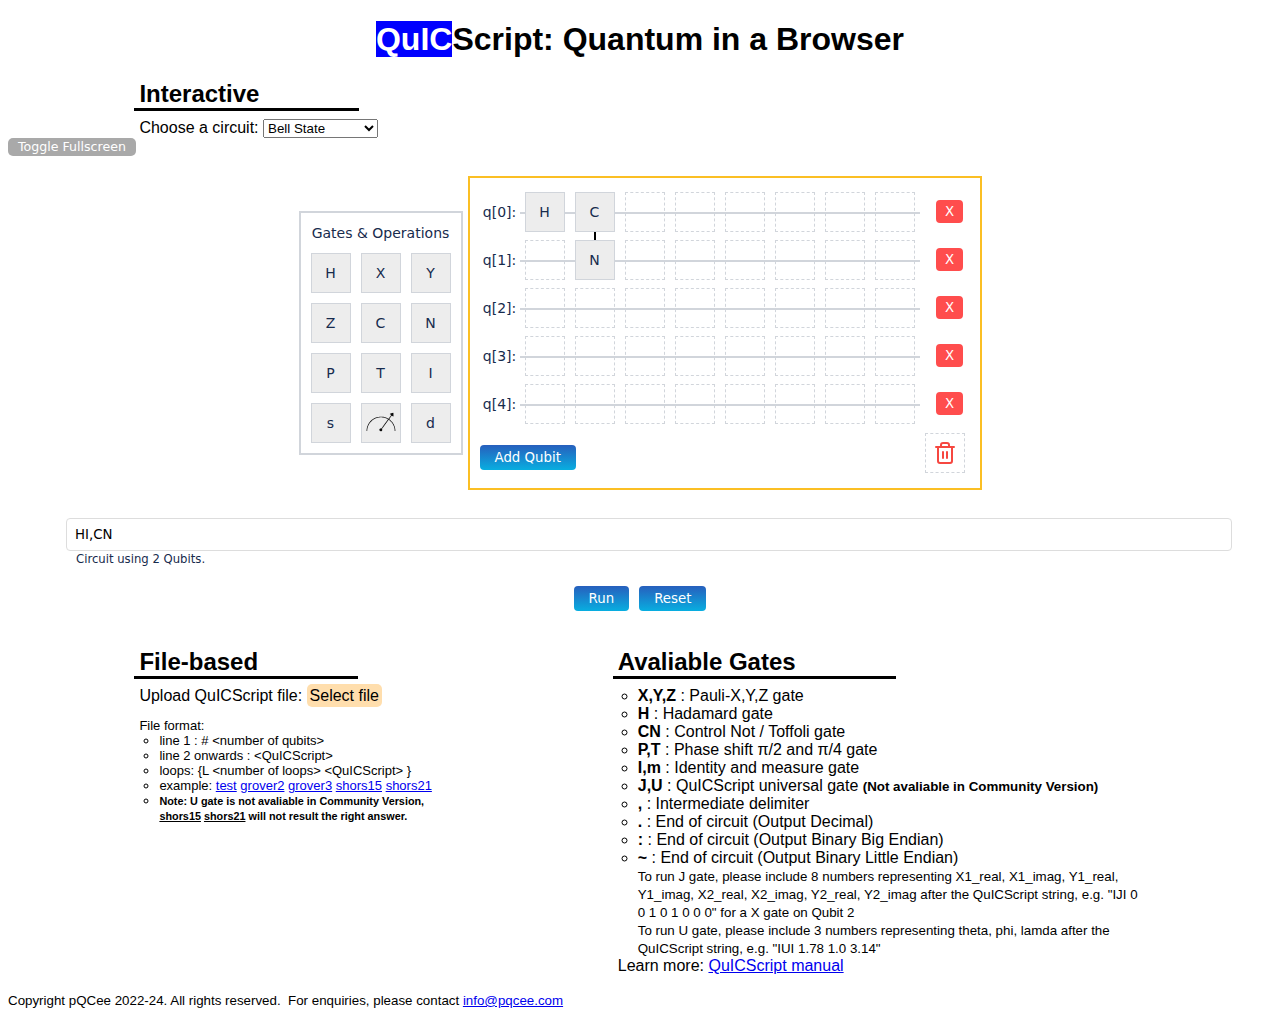
==== commit a256a29f: "add community version indicator" ====
--- a/QuICScript/index.html
+++ b/QuICScript/index.html
@@ -105,6 +105,16 @@
               <a href="shors_15_2_7r.txt" target="_blank">shors15</a>
               <a href="shors_21_2_7r.txt" target="_blank">shors21</a>
             </li>
+            <li>
+              <small
+                ><b
+                  >Note: U gate is not avaliable in Community Version, <br /><u
+                    >shors15</u
+                  >
+                  <u>shors21</u> will not result the right answer.</b
+                ></small
+              >
+            </li>
           </ul>
           <div
             style="
@@ -128,7 +138,10 @@
             <li><b>CN</b> : Control Not / Toffoli gate</li>
             <li><b>P,T</b> : Phase shift &pi;/2 and &pi;/4 gate</li>
             <li><b>I,m</b> : Identity and measure gate</li>
-            <li><b>J,U</b> : QuICScript universal gate</li>
+            <li>
+              <b>J,U</b> : QuICScript universal gate
+              <small><b>(Not avaliable in Community Version)</b></small>
+            </li>
             <li><b>,</b> : Intermediate delimiter</li>
             <li><b>.</b> : End of circuit (Output Decimal)</li>
             <li><b>:</b> : End of circuit (Output Binary Big Endian)</li>
